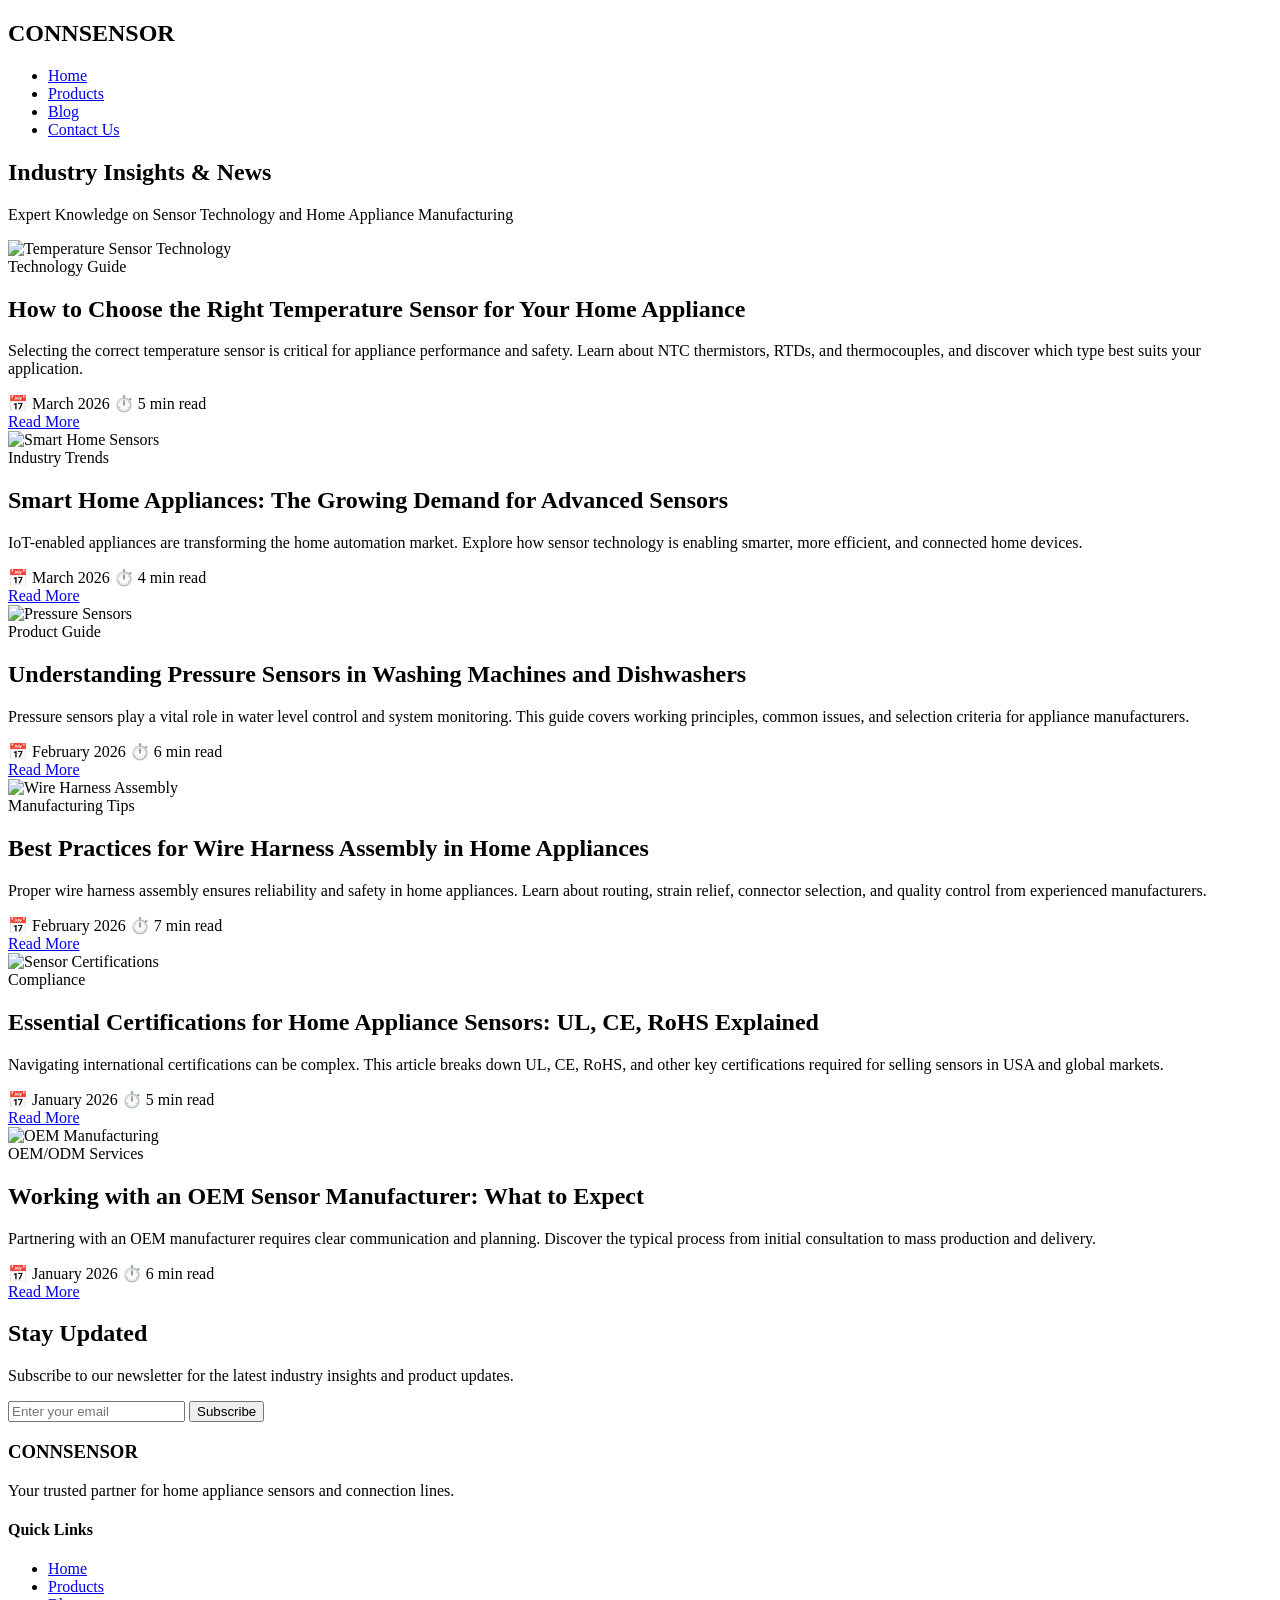
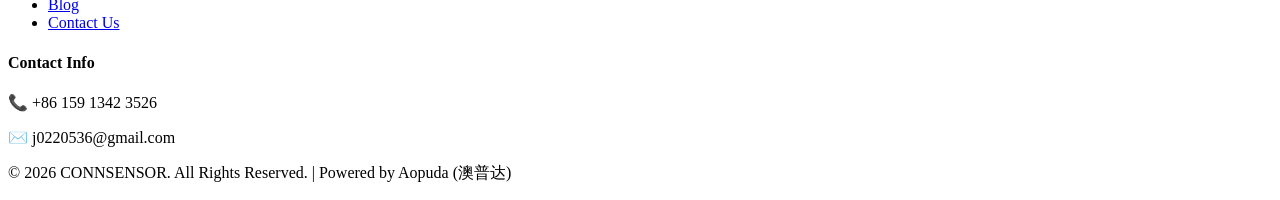
==== blog.html @ 389d28f2 "Add files via upload" ====
﻿<!DOCTYPE html>
<html lang="en">
<head>
    <meta charset="UTF-8">
    <meta name="viewport" content="width=device-width, initial-scale=1.0">
    <title>Blog - CONNSENSOR | Home Appliance Sensor Technology Insights & Industry News</title>
    <meta name="description" content="Stay updated with CONNSENSOR's blog: sensor technology trends, home appliance industry insights, product guides, and manufacturing best practices for B2B professionals.">
    <meta name="keywords" content="sensor technology blog, home appliance industry news, temperature sensor guide, pressure sensor applications, wire harness best practices, OEM manufacturing tips, CONNSENSOR blog, appliance parts insights">
    <link rel="stylesheet" href="css/style.css">
</head>
<body>
    <!-- Navigation -->
    <nav class="navbar">
        <div class="container">
            <div class="logo">
                <h1>CONNSENSOR</h1>
            </div>
            <ul class="nav-links">
                <li><a href="index.html">Home</a></li>
                <li><a href="products.html">Products</a></li>
                <li><a href="blog.html" class="active">Blog</a></li>
                <li><a href="contact.html">Contact Us</a></li>
            </ul>
            <div class="burger">
                <div class="line1"></div>
                <div class="line2"></div>
                <div class="line3"></div>
            </div>
        </div>
    </nav>

    <!-- Page Header -->
    <section class="page-header" style="background-image: url('images/Heat Shrinkable Tube4.jpg');">
        <div class="container">
            <h1>Industry Insights & News</h1>
            <p>Expert Knowledge on Sensor Technology and Home Appliance Manufacturing</p>
        </div>
    </section>

    <!-- Blog Articles -->
    <section class="blog-section">
        <div class="container">
            <div class="blog-grid">
                <!-- Article 1 -->
                <article class="blog-card">
                    <div class="blog-image">
                        <img src="images/Sensor.jpg" alt="Temperature Sensor Technology" class="blog-img">
                    </div>
                    <div class="blog-content">
                        <span class="blog-category">Technology Guide</span>
                        <h2>How to Choose the Right Temperature Sensor for Your Home Appliance</h2>
                        <p class="blog-excerpt">Selecting the correct temperature sensor is critical for appliance performance and safety. Learn about NTC thermistors, RTDs, and thermocouples, and discover which type best suits your application.</p>
                        <div class="blog-meta">
                            <span>📅 March 2026</span>
                            <span>⏱️ 5 min read</span>
                        </div>
                        <a href="#" class="btn-secondary">Read More</a>
                    </div>
                </article>

                <!-- Article 2 -->
                <article class="blog-card">
                    <div class="blog-image">
                        <img src="images/Flat Cable1.jpg" alt="Smart Home Sensors" class="blog-img">
                    </div>
                    <div class="blog-content">
                        <span class="blog-category">Industry Trends</span>
                        <h2>Smart Home Appliances: The Growing Demand for Advanced Sensors</h2>
                        <p class="blog-excerpt">IoT-enabled appliances are transforming the home automation market. Explore how sensor technology is enabling smarter, more efficient, and connected home devices.</p>
                        <div class="blog-meta">
                            <span>📅 March 2026</span>
                            <span>⏱️ 4 min read</span>
                        </div>
                        <a href="#" class="btn-secondary">Read More</a>
                    </div>
                </article>

                <!-- Article 3 -->
                <article class="blog-card">
                    <div class="blog-image">
                        <img src="images/Sensor1.jpg" alt="Pressure Sensors" class="blog-img">
                    </div>
                    <div class="blog-content">
                        <span class="blog-category">Product Guide</span>
                        <h2>Understanding Pressure Sensors in Washing Machines and Dishwashers</h2>
                        <p class="blog-excerpt">Pressure sensors play a vital role in water level control and system monitoring. This guide covers working principles, common issues, and selection criteria for appliance manufacturers.</p>
                        <div class="blog-meta">
                            <span>📅 February 2026</span>
                            <span>⏱️ 6 min read</span>
                        </div>
                        <a href="#" class="btn-secondary">Read More</a>
                    </div>
                </article>

                <!-- Article 4 -->
                <article class="blog-card">
                    <div class="blog-image">
                        <img src="images/Heat Shrinkable Tube6.jpg" alt="Wire Harness Assembly" class="blog-img">
                    </div>
                    <div class="blog-content">
                        <span class="blog-category">Manufacturing Tips</span>
                        <h2>Best Practices for Wire Harness Assembly in Home Appliances</h2>
                        <p class="blog-excerpt">Proper wire harness assembly ensures reliability and safety in home appliances. Learn about routing, strain relief, connector selection, and quality control from experienced manufacturers.</p>
                        <div class="blog-meta">
                            <span>📅 February 2026</span>
                            <span>⏱️ 7 min read</span>
                        </div>
                        <a href="#" class="btn-secondary">Read More</a>
                    </div>
                </article>

                <!-- Article 5 -->
                <article class="blog-card">
                    <div class="blog-image">
                        <img src="images/Certificate4.jpg" alt="Sensor Certifications" class="blog-img">
                    </div>
                    <div class="blog-content">
                        <span class="blog-category">Compliance</span>
                        <h2>Essential Certifications for Home Appliance Sensors: UL, CE, RoHS Explained</h2>
                        <p class="blog-excerpt">Navigating international certifications can be complex. This article breaks down UL, CE, RoHS, and other key certifications required for selling sensors in USA and global markets.</p>
                        <div class="blog-meta">
                            <span>📅 January 2026</span>
                            <span>⏱️ 5 min read</span>
                        </div>
                        <a href="#" class="btn-secondary">Read More</a>
                    </div>
                </article>

                <!-- Article 6 -->
                <article class="blog-card">
                    <div class="blog-image">
                        <img src="images/Company.jpg" alt="OEM Manufacturing" class="blog-img">
                    </div>
                    <div class="blog-content">
                        <span class="blog-category">OEM/ODM Services</span>
                        <h2>Working with an OEM Sensor Manufacturer: What to Expect</h2>
                        <p class="blog-excerpt">Partnering with an OEM manufacturer requires clear communication and planning. Discover the typical process from initial consultation to mass production and delivery.</p>
                        <div class="blog-meta">
                            <span>📅 January 2026</span>
                            <span>⏱️ 6 min read</span>
                        </div>
                        <a href="#" class="btn-secondary">Read More</a>
                    </div>
                </article>
            </div>
        </div>
    </section>

    <!-- Newsletter Section -->
    <section class="newsletter">
        <div class="container">
            <h2>Stay Updated</h2>
            <p>Subscribe to our newsletter for the latest industry insights and product updates.</p>
            <form class="newsletter-form" action="mailto:j0220536@gmail.com" method="post" enctype="text/plain">
                <input type="email" placeholder="Enter your email" required>
                <button type="submit" class="btn-primary">Subscribe</button>
            </form>
        </div>
    </section>

    <!-- Footer -->
    <footer class="footer">
        <div class="container">
            <div class="footer-grid">
                <div class="footer-col">
                    <h3>CONNSENSOR</h3>
                    <p>Your trusted partner for home appliance sensors and connection lines.</p>
                </div>
                <div class="footer-col">
                    <h4>Quick Links</h4>
                    <ul>
                        <li><a href="index.html">Home</a></li>
                        <li><a href="products.html">Products</a></li>
                        <li><a href="blog.html">Blog</a></li>
                        <li><a href="contact.html">Contact Us</a></li>
                    </ul>
                </div>
                <div class="footer-col">
                    <h4>Contact Info</h4>
                    <p>📞 +86 159 1342 3526</p>
                    <p>✉️ j0220536@gmail.com</p>
                </div>
            </div>
            <div class="footer-bottom">
                <p>&copy; 2026 CONNSENSOR. All Rights Reserved. | Powered by Aopuda (澳普达)</p>
            </div>
        </div>
    </footer>

    <script src="js/main.js"></script>
</body>
</html>
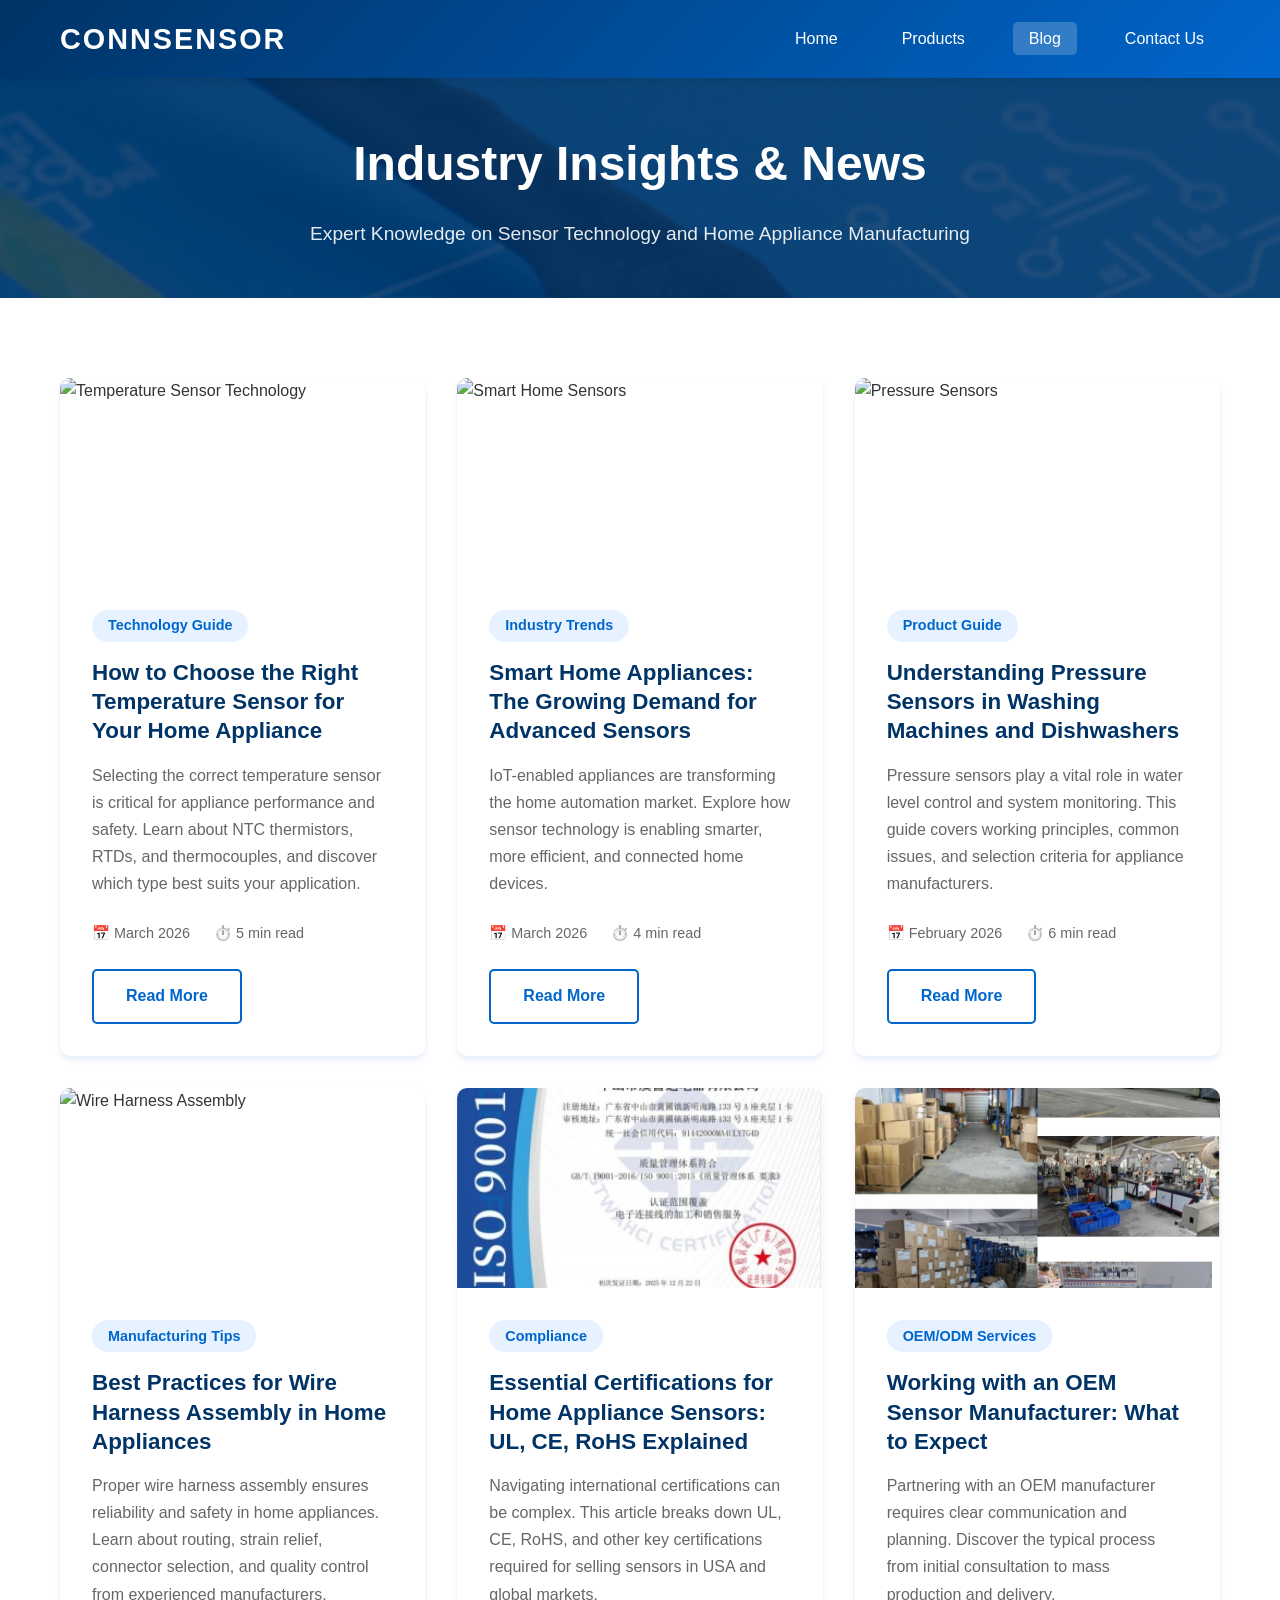
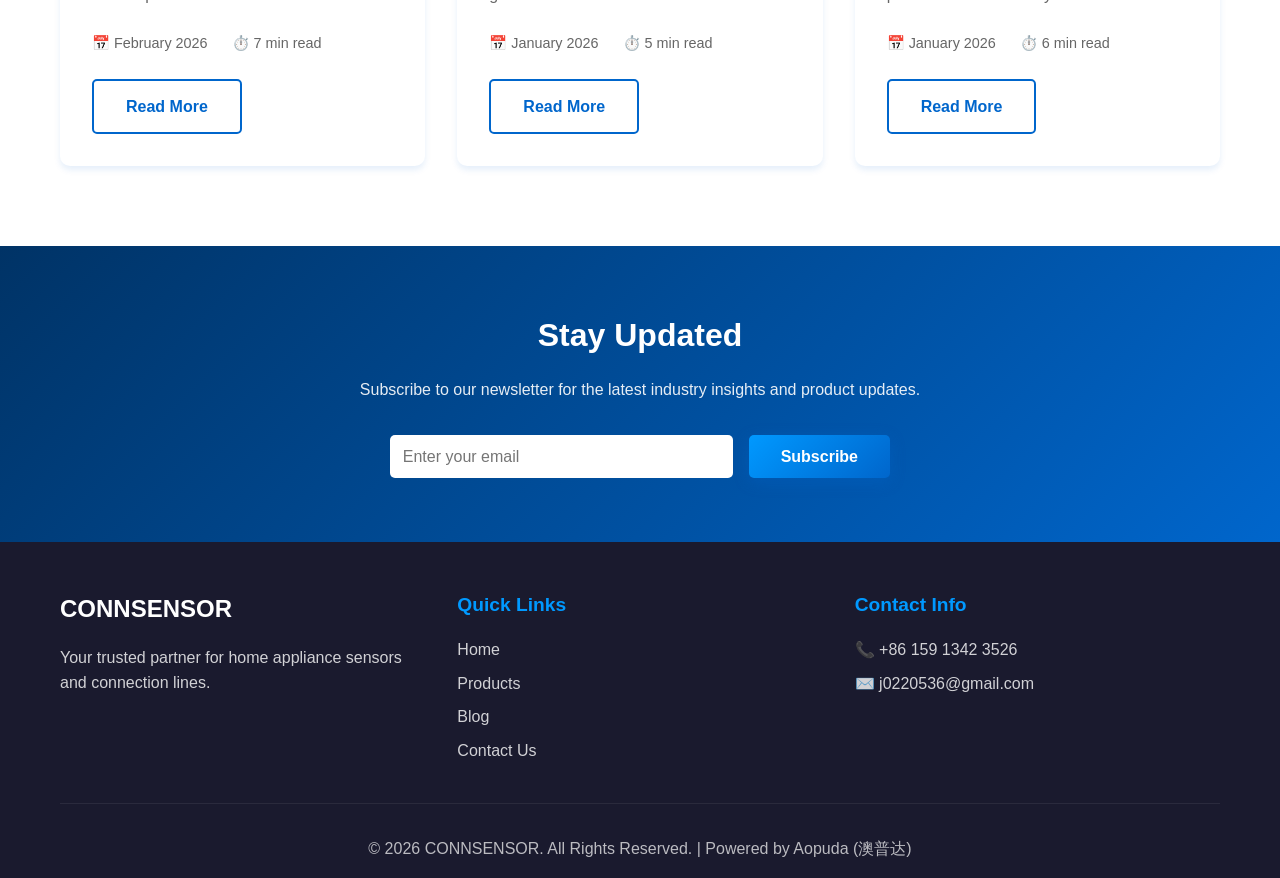
==== commit 308d3f88: "Update blog.html" ====
--- a/blog.html
+++ b/blog.html
@@ -6,6 +6,7 @@
     <title>Blog - CONNSENSOR | Home Appliance Sensor Technology Insights & Industry News</title>
     <meta name="description" content="Stay updated with CONNSENSOR's blog: sensor technology trends, home appliance industry insights, product guides, and manufacturing best practices for B2B professionals.">
     <meta name="keywords" content="sensor technology blog, home appliance industry news, temperature sensor guide, pressure sensor applications, wire harness best practices, OEM manufacturing tips, CONNSENSOR blog, appliance parts insights">
+    <link rel="canonical" href="https://connsensor.com/blog.html">
     <link rel="stylesheet" href="css/style.css">
 </head>
 <body>
--- a/css/style.css
+++ b/css/style.css
@@ -0,0 +1,1003 @@
+/* ========================================
+   CONNSENSOR Website Styles
+   Modern Tech Blue Theme
+   ======================================== */
+
+/* CSS Variables */
+:root {
+    --primary-blue: #0066CC;
+    --dark-blue: #003366;
+    --light-blue: #E6F2FF;
+    --accent-blue: #0099FF;
+    --tech-gray: #1A1A2E;
+    --text-dark: #333333;
+    --text-light: #666666;
+    --white: #FFFFFF;
+    --border-color: #E0E0E0;
+    --shadow: 0 4px 6px rgba(0, 102, 204, 0.1);
+    --shadow-hover: 0 8px 25px rgba(0, 102, 204, 0.2);
+}
+
+/* Reset & Base */
+* {
+    margin: 0;
+    padding: 0;
+    box-sizing: border-box;
+}
+
+body {
+    font-family: 'Segoe UI', Tahoma, Geneva, Verdana, sans-serif;
+    line-height: 1.6;
+    color: var(--text-dark);
+    background-color: var(--white);
+}
+
+.container {
+    max-width: 1200px;
+    margin: 0 auto;
+    padding: 0 20px;
+}
+
+a {
+    text-decoration: none;
+    color: inherit;
+}
+
+ul {
+    list-style: none;
+}
+
+/* Navigation */
+.navbar {
+    background: linear-gradient(135deg, var(--dark-blue) 0%, var(--primary-blue) 100%);
+    padding: 1rem 0;
+    position: sticky;
+    top: 0;
+    z-index: 1000;
+    box-shadow: 0 2px 10px rgba(0, 0, 0, 0.1);
+}
+
+.navbar .container {
+    display: flex;
+    justify-content: space-between;
+    align-items: center;
+}
+
+.logo h1 {
+    color: var(--white);
+    font-size: 1.8rem;
+    font-weight: 700;
+    letter-spacing: 2px;
+}
+
+.nav-links {
+    display: flex;
+    gap: 2rem;
+}
+
+.nav-links a {
+    color: var(--white);
+    font-weight: 500;
+    transition: all 0.3s ease;
+    padding: 0.5rem 1rem;
+    border-radius: 5px;
+}
+
+.nav-links a:hover,
+.nav-links a.active {
+    background-color: rgba(255, 255, 255, 0.2);
+}
+
+.burger {
+    display: none;
+    cursor: pointer;
+}
+
+.burger div {
+    width: 25px;
+    height: 3px;
+    background-color: var(--white);
+    margin: 5px;
+    transition: all 0.3s ease;
+}
+
+/* Hero Section */
+.hero {
+    background-color: var(--tech-gray);
+    min-height: 500px;
+    display: flex;
+    align-items: center;
+    justify-content: center;
+    position: relative;
+    overflow: hidden;
+    background-size: cover;
+    background-position: center 30%;
+    background-repeat: no-repeat;
+}
+
+.hero::before {
+    content: '';
+    position: absolute;
+    top: 0;
+    left: 0;
+    right: 0;
+    bottom: 0;
+    background: url('data:image/svg+xml,<svg xmlns="http://www.w3.org/2000/svg" viewBox="0 0 100 100"><circle cx="50" cy="50" r="2" fill="rgba(255,255,255,0.1)"/></svg>');
+    background-size: 50px 50px;
+    opacity: 0.3;
+}
+
+.hero-overlay {
+    position: absolute;
+    top: 0;
+    left: 0;
+    right: 0;
+    bottom: 0;
+    background: rgba(0, 0, 0, 0.4);
+}
+
+.hero-content {
+    position: relative;
+    z-index: 1;
+    text-align: center;
+    color: var(--white);
+    max-width: 800px;
+    padding: 2rem;
+}
+
+.hero-content h1 {
+    font-size: 3rem;
+    margin-bottom: 1rem;
+    line-height: 1.2;
+    animation: fadeInUp 1s ease;
+}
+
+.hero-content p {
+    font-size: 1.3rem;
+    margin-bottom: 2rem;
+    opacity: 0.9;
+    animation: fadeInUp 1s ease 0.2s both;
+}
+
+/* Buttons */
+.btn-primary,
+.btn-secondary {
+    display: inline-block;
+    padding: 0.8rem 2rem;
+    border-radius: 5px;
+    font-weight: 600;
+    transition: all 0.3s ease;
+    cursor: pointer;
+    border: none;
+    font-size: 1rem;
+}
+
+.btn-primary {
+    background: linear-gradient(135deg, var(--accent-blue) 0%, var(--primary-blue) 100%);
+    color: var(--white);
+    box-shadow: 0 4px 15px rgba(0, 102, 204, 0.3);
+}
+
+.btn-primary:hover {
+    transform: translateY(-2px);
+    box-shadow: 0 6px 20px rgba(0, 102, 204, 0.4);
+}
+
+.btn-secondary {
+    background-color: transparent;
+    color: var(--primary-blue);
+    border: 2px solid var(--primary-blue);
+}
+
+.btn-secondary:hover {
+    background-color: var(--primary-blue);
+    color: var(--white);
+}
+
+.btn-large {
+    padding: 1rem 3rem;
+    font-size: 1.1rem;
+}
+
+.btn-full {
+    width: 100%;
+}
+
+/* Advantages Section */
+.advantages {
+    padding: 5rem 0;
+    background-color: var(--white);
+}
+
+.advantages h2 {
+    text-align: center;
+    font-size: 2.5rem;
+    color: var(--dark-blue);
+    margin-bottom: 3rem;
+}
+
+.advantage-grid {
+    display: grid;
+    grid-template-columns: repeat(auto-fit, minmax(250px, 1fr));
+    gap: 2rem;
+}
+
+.advantage-card {
+    background: var(--light-blue);
+    padding: 2rem;
+    border-radius: 10px;
+    text-align: center;
+    transition: all 0.3s ease;
+    border: 1px solid rgba(0, 102, 204, 0.1);
+}
+
+.advantage-card:hover {
+    transform: translateY(-5px);
+    box-shadow: var(--shadow-hover);
+}
+
+.advantage-card .icon {
+    font-size: 3rem;
+    margin-bottom: 1rem;
+}
+
+.advantage-card h3 {
+    color: var(--dark-blue);
+    margin-bottom: 1rem;
+    font-size: 1.3rem;
+}
+
+.advantage-card p {
+    color: var(--text-light);
+    line-height: 1.7;
+}
+
+/* Story Section */
+.story {
+    padding: 4rem 0;
+    background-color: var(--light-blue);
+    background-size: cover;
+    background-position: center 30%;
+    background-repeat: no-repeat;
+    position: relative;
+}
+
+.story::before {
+    content: '';
+    position: absolute;
+    top: 0;
+    left: 0;
+    right: 0;
+    bottom: 0;
+    background: rgba(255, 255, 255, 0.85);
+}
+
+.story-content {
+    position: relative;
+    z-index: 1;
+    max-width: 900px;
+    margin: 0 auto;
+}
+
+.story-content h2 {
+    font-size: 2.5rem;
+    color: var(--dark-blue);
+    margin-bottom: 2rem;
+    text-align: center;
+}
+
+.story-content p {
+    font-size: 1.1rem;
+    color: var(--text-light);
+    margin-bottom: 1.5rem;
+    line-height: 1.8;
+}
+
+/* Products Preview */
+.products-preview {
+    padding: 5rem 0;
+    background-color: var(--white);
+}
+
+.products-preview h2 {
+    text-align: center;
+    font-size: 2.5rem;
+    color: var(--dark-blue);
+    margin-bottom: 3rem;
+}
+
+.category-grid {
+    display: grid;
+    grid-template-columns: repeat(auto-fit, minmax(300px, 1fr));
+    gap: 2rem;
+}
+
+.category-card {
+    background: var(--white);
+    border: 2px solid var(--border-color);
+    padding: 2rem;
+    border-radius: 10px;
+    transition: all 0.3s ease;
+}
+
+.category-card:hover {
+    border-color: var(--primary-blue);
+    box-shadow: var(--shadow-hover);
+}
+
+.category-card h3 {
+    color: var(--dark-blue);
+    font-size: 1.5rem;
+    margin-bottom: 1rem;
+}
+
+.category-card p {
+    color: var(--text-light);
+    margin-bottom: 1.5rem;
+}
+
+/* Certifications */
+.certifications {
+    padding: 5rem 0;
+    background-color: var(--white);
+    color: var(--text-dark);
+}
+
+.certifications h2 {
+    text-align: center;
+    font-size: 2.5rem;
+    margin-bottom: 3rem;
+    color: var(--dark-blue);
+}
+
+.cert-grid {
+    display: grid;
+    grid-template-columns: repeat(auto-fit, minmax(200px, 1fr));
+    gap: 2rem;
+}
+
+.cert-item {
+    text-align: center;
+}
+
+.cert-image {
+    width: 100%;
+    max-width: 200px;
+    height: auto;
+    border-radius: 10px;
+    box-shadow: var(--shadow);
+    margin-bottom: 1rem;
+    transition: transform 0.3s ease;
+}
+
+.cert-image:hover {
+    transform: scale(1.05);
+}
+
+.cert-item p {
+    color: var(--text-light);
+    font-weight: 600;
+}
+
+/* CTA Section */
+.cta {
+    padding: 5rem 0;
+    background-color: var(--light-blue);
+    text-align: center;
+}
+
+.cta h2 {
+    font-size: 2.5rem;
+    color: var(--dark-blue);
+    margin-bottom: 1rem;
+}
+
+.cta p {
+    font-size: 1.2rem;
+    color: var(--text-light);
+    margin-bottom: 2rem;
+}
+
+/* Footer */
+.footer {
+    background-color: var(--tech-gray);
+    color: var(--white);
+    padding: 3rem 0 1rem;
+}
+
+.footer-grid {
+    display: grid;
+    grid-template-columns: repeat(auto-fit, minmax(250px, 1fr));
+    gap: 2rem;
+    margin-bottom: 2rem;
+}
+
+.footer-col h3,
+.footer-col h4 {
+    margin-bottom: 1rem;
+}
+
+.footer-col h3 {
+    font-size: 1.5rem;
+}
+
+.footer-col h4 {
+    font-size: 1.2rem;
+    color: var(--accent-blue);
+}
+
+.footer-col p {
+    opacity: 0.8;
+    margin-bottom: 0.5rem;
+}
+
+.footer-col ul li {
+    margin-bottom: 0.5rem;
+}
+
+.footer-col a {
+    opacity: 0.8;
+    transition: opacity 0.3s ease;
+}
+
+.footer-col a:hover {
+    opacity: 1;
+}
+
+.footer-bottom {
+    text-align: center;
+    padding-top: 2rem;
+    border-top: 1px solid rgba(255, 255, 255, 0.1);
+    opacity: 0.7;
+}
+
+/* Page Header */
+.page-header {
+    background-color: var(--dark-blue);
+    color: var(--white);
+    padding: 3rem 0;
+    text-align: center;
+    background-size: cover;
+    background-position: center 30%;
+    background-repeat: no-repeat;
+    position: relative;
+}
+
+.page-header::before {
+    content: '';
+    position: absolute;
+    top: 0;
+    left: 0;
+    right: 0;
+    bottom: 0;
+    background: rgba(0, 51, 102, 0.85);
+}
+
+.page-header .container {
+    position: relative;
+    z-index: 1;
+}
+
+.page-header h1 {
+    font-size: 3rem;
+    margin-bottom: 1rem;
+}
+
+.page-header p {
+    font-size: 1.2rem;
+    opacity: 0.9;
+}
+
+/* Product Category Sections */
+.product-category {
+    padding: 5rem 0;
+}
+
+.product-category.alt-bg {
+    background-color: var(--light-blue);
+}
+
+.product-category h2 {
+    font-size: 2.5rem;
+    color: var(--dark-blue);
+    margin-bottom: 1rem;
+    text-align: center;
+}
+
+.category-intro {
+    text-align: center;
+    max-width: 800px;
+    margin: 0 auto 3rem;
+    color: var(--text-light);
+    font-size: 1.1rem;
+}
+
+.product-grid {
+    display: grid;
+    grid-template-columns: repeat(auto-fit, minmax(320px, 1fr));
+    gap: 2rem;
+}
+
+.product-card {
+    background: var(--white);
+    border-radius: 10px;
+    overflow: hidden;
+    box-shadow: var(--shadow);
+    transition: all 0.3s ease;
+    padding: 2rem;
+}
+
+.product-card:hover {
+    transform: translateY(-5px);
+    box-shadow: var(--shadow-hover);
+}
+
+.product-image {
+    margin-bottom: 1.5rem;
+    overflow: hidden;
+    border-radius: 10px;
+}
+
+.product-img {
+    width: 100%;
+    height: 250px;
+    object-fit: cover;
+    transition: transform 0.3s ease;
+}
+
+.product-card:hover .product-img {
+    transform: scale(1.05);
+}
+
+.placeholder-img {
+    background: linear-gradient(135deg, var(--light-blue) 0%, var(--primary-blue) 100%);
+    height: 200px;
+    display: flex;
+    align-items: center;
+    justify-content: center;
+    font-size: 5rem;
+    border-radius: 10px;
+}
+
+.product-video {
+    margin: 1rem 0;
+}
+
+.product-video video {
+    width: 100%;
+    border-radius: 5px;
+    background: #000;
+}
+
+.product-desc {
+    color: var(--text-light);
+    margin-bottom: 1.5rem;
+    line-height: 1.7;
+}
+
+.product-card h4 {
+    color: var(--dark-blue);
+    margin-bottom: 0.5rem;
+    font-size: 1.1rem;
+}
+
+.product-card ul {
+    margin-bottom: 1.5rem;
+}
+
+.product-card ul li {
+    color: var(--text-light);
+    margin-bottom: 0.5rem;
+    padding-left: 0.5rem;
+}
+
+.seo-text {
+    background: var(--light-blue);
+    padding: 1rem;
+    border-radius: 5px;
+    font-size: 0.9rem;
+    color: var(--text-light);
+    margin-bottom: 1.5rem;
+}
+
+/* Custom CTA */
+.custom-cta {
+    padding: 5rem 0;
+    background: linear-gradient(135deg, var(--dark-blue) 0%, var(--primary-blue) 100%);
+    color: var(--white);
+    text-align: center;
+}
+
+.custom-cta h2 {
+    font-size: 2.5rem;
+    margin-bottom: 1rem;
+}
+
+.custom-cta p {
+    font-size: 1.2rem;
+    margin-bottom: 2rem;
+    opacity: 0.9;
+}
+
+/* Contact Section */
+.service-motto {
+    padding: 3rem 0;
+    background-color: var(--light-blue);
+    text-align: center;
+}
+
+.motto-content h2 {
+    font-size: 2rem;
+    color: var(--dark-blue);
+    font-style: italic;
+    margin-bottom: 1rem;
+}
+
+.motto-content p {
+    max-width: 800px;
+    margin: 0 auto;
+    color: var(--text-light);
+}
+
+.contact-section {
+    padding: 5rem 0;
+}
+
+.contact-grid {
+    display: grid;
+    grid-template-columns: 1fr 1fr;
+    gap: 3rem;
+}
+
+@media (max-width: 968px) {
+    .contact-grid {
+        grid-template-columns: 1fr;
+    }
+}
+
+.contact-form-wrapper h2,
+.contact-info-wrapper h2 {
+    color: var(--dark-blue);
+    font-size: 2rem;
+    margin-bottom: 1rem;
+}
+
+.contact-form-wrapper > p,
+.contact-info-wrapper > p {
+    color: var(--text-light);
+    margin-bottom: 2rem;
+}
+
+.contact-form {
+    display: flex;
+    flex-direction: column;
+    gap: 1.5rem;
+}
+
+.form-group {
+    display: flex;
+    flex-direction: column;
+}
+
+.form-group label {
+    font-weight: 600;
+    color: var(--dark-blue);
+    margin-bottom: 0.5rem;
+}
+
+.form-group input,
+.form-group select,
+.form-group textarea {
+    padding: 0.8rem;
+    border: 2px solid var(--border-color);
+    border-radius: 5px;
+    font-size: 1rem;
+    transition: border-color 0.3s ease;
+    font-family: inherit;
+}
+
+.form-group input:focus,
+.form-group select:focus,
+.form-group textarea:focus {
+    outline: none;
+    border-color: var(--primary-blue);
+}
+
+.form-note {
+    font-size: 0.9rem;
+    color: var(--text-light);
+    font-style: italic;
+}
+
+.contact-card {
+    display: flex;
+    gap: 1rem;
+    margin-bottom: 1.5rem;
+    padding: 1rem;
+    background: var(--light-blue);
+    border-radius: 10px;
+    transition: all 0.3s ease;
+}
+
+.contact-card:hover {
+    box-shadow: var(--shadow);
+}
+
+.contact-icon {
+    font-size: 2rem;
+}
+
+.contact-details h3 {
+    color: var(--dark-blue);
+    margin-bottom: 0.5rem;
+}
+
+.contact-details a {
+    color: var(--primary-blue);
+    font-weight: 600;
+}
+
+.small-text {
+    font-size: 0.9rem;
+    color: var(--text-light);
+}
+
+.info-box {
+    background: var(--light-blue);
+    padding: 1.5rem;
+    border-radius: 10px;
+    margin-top: 2rem;
+}
+
+.info-box h3 {
+    color: var(--dark-blue);
+    margin-bottom: 1rem;
+}
+
+.info-box ul li {
+    color: var(--text-light);
+    margin-bottom: 0.5rem;
+    padding-left: 0.5rem;
+}
+
+/* Map Section */
+.map-section {
+    padding: 5rem 0;
+    background-color: var(--light-blue);
+    text-align: center;
+}
+
+.map-section h2 {
+    color: var(--dark-blue);
+    font-size: 2rem;
+    margin-bottom: 1rem;
+}
+
+.map-section p {
+    color: var(--text-light);
+    margin-bottom: 2rem;
+}
+
+.map-placeholder {
+    background: var(--white);
+    padding: 3rem;
+    border-radius: 10px;
+    box-shadow: var(--shadow);
+}
+
+.map-placeholder p {
+    margin-bottom: 0.5rem;
+}
+
+/* FAQ Section */
+.faq-section {
+    padding: 5rem 0;
+}
+
+.faq-section h2 {
+    text-align: center;
+    font-size: 2.5rem;
+    color: var(--dark-blue);
+    margin-bottom: 3rem;
+}
+
+.faq-grid {
+    display: grid;
+    grid-template-columns: repeat(auto-fit, minmax(300px, 1fr));
+    gap: 2rem;
+}
+
+.faq-item {
+    background: var(--light-blue);
+    padding: 2rem;
+    border-radius: 10px;
+    border-left: 4px solid var(--primary-blue);
+}
+
+.faq-item h3 {
+    color: var(--dark-blue);
+    margin-bottom: 1rem;
+    font-size: 1.2rem;
+}
+
+.faq-item p {
+    color: var(--text-light);
+    line-height: 1.7;
+}
+
+/* Newsletter */
+.newsletter {
+    padding: 4rem 0;
+    background: linear-gradient(135deg, var(--dark-blue) 0%, var(--primary-blue) 100%);
+    color: var(--white);
+    text-align: center;
+}
+
+.newsletter h2 {
+    font-size: 2rem;
+    margin-bottom: 1rem;
+}
+
+.newsletter p {
+    margin-bottom: 2rem;
+    opacity: 0.9;
+}
+
+.newsletter-form {
+    display: flex;
+    justify-content: center;
+    gap: 1rem;
+    max-width: 500px;
+    margin: 0 auto;
+}
+
+.newsletter-form input {
+    flex: 1;
+    padding: 0.8rem;
+    border: none;
+    border-radius: 5px;
+    font-size: 1rem;
+}
+
+.newsletter-form button {
+    padding: 0.8rem 2rem;
+}
+
+/* Blog Section */
+.blog-section {
+    padding: 5rem 0;
+}
+
+.blog-grid {
+    display: grid;
+    grid-template-columns: repeat(auto-fit, minmax(350px, 1fr));
+    gap: 2rem;
+}
+
+.blog-card {
+    background: var(--white);
+    border-radius: 10px;
+    overflow: hidden;
+    box-shadow: var(--shadow);
+    transition: all 0.3s ease;
+}
+
+.blog-card:hover {
+    transform: translateY(-5px);
+    box-shadow: var(--shadow-hover);
+}
+
+.blog-image {
+    height: 200px;
+    overflow: hidden;
+}
+
+.blog-img {
+    width: 100%;
+    height: 100%;
+    object-fit: cover;
+    transition: transform 0.3s ease;
+}
+
+.blog-card:hover .blog-img {
+    transform: scale(1.05);
+}
+
+.blog-image .placeholder-img {
+    height: 100%;
+    border-radius: 0;
+}
+
+.blog-content {
+    padding: 2rem;
+}
+
+.blog-category {
+    display: inline-block;
+    background: var(--light-blue);
+    color: var(--primary-blue);
+    padding: 0.3rem 1rem;
+    border-radius: 20px;
+    font-size: 0.9rem;
+    font-weight: 600;
+    margin-bottom: 1rem;
+}
+
+.blog-content h2 {
+    color: var(--dark-blue);
+    font-size: 1.4rem;
+    margin-bottom: 1rem;
+    line-height: 1.3;
+}
+
+.blog-excerpt {
+    color: var(--text-light);
+    margin-bottom: 1.5rem;
+    line-height: 1.7;
+}
+
+.blog-meta {
+    display: flex;
+    gap: 1.5rem;
+    color: var(--text-light);
+    font-size: 0.9rem;
+    margin-bottom: 1.5rem;
+}
+
+/* Animations */
+@keyframes fadeInUp {
+    from {
+        opacity: 0;
+        transform: translateY(30px);
+    }
+    to {
+        opacity: 1;
+        transform: translateY(0);
+    }
+}
+
+/* Responsive Design */
+@media (max-width: 768px) {
+    .nav-links {
+        position: fixed;
+        right: -100%;
+        top: 70px;
+        flex-direction: column;
+        background-color: var(--dark-blue);
+        width: 100%;
+        text-align: center;
+        transition: 0.3s;
+        padding: 2rem 0;
+    }
+
+    .nav-links.active {
+        right: 0;
+    }
+
+    .burger {
+        display: block;
+    }
+
+    .hero-content h1 {
+        font-size: 2rem;
+    }
+
+    .hero-content p {
+        font-size: 1.1rem;
+    }
+
+    .advantage-grid,
+    .category-grid,
+    .product-grid,
+    .blog-grid {
+        grid-template-columns: 1fr;
+    }
+
+    .newsletter-form {
+        flex-direction: column;
+    }
+
+    .footer-grid {
+        grid-template-columns: 1fr;
+    }
+}
